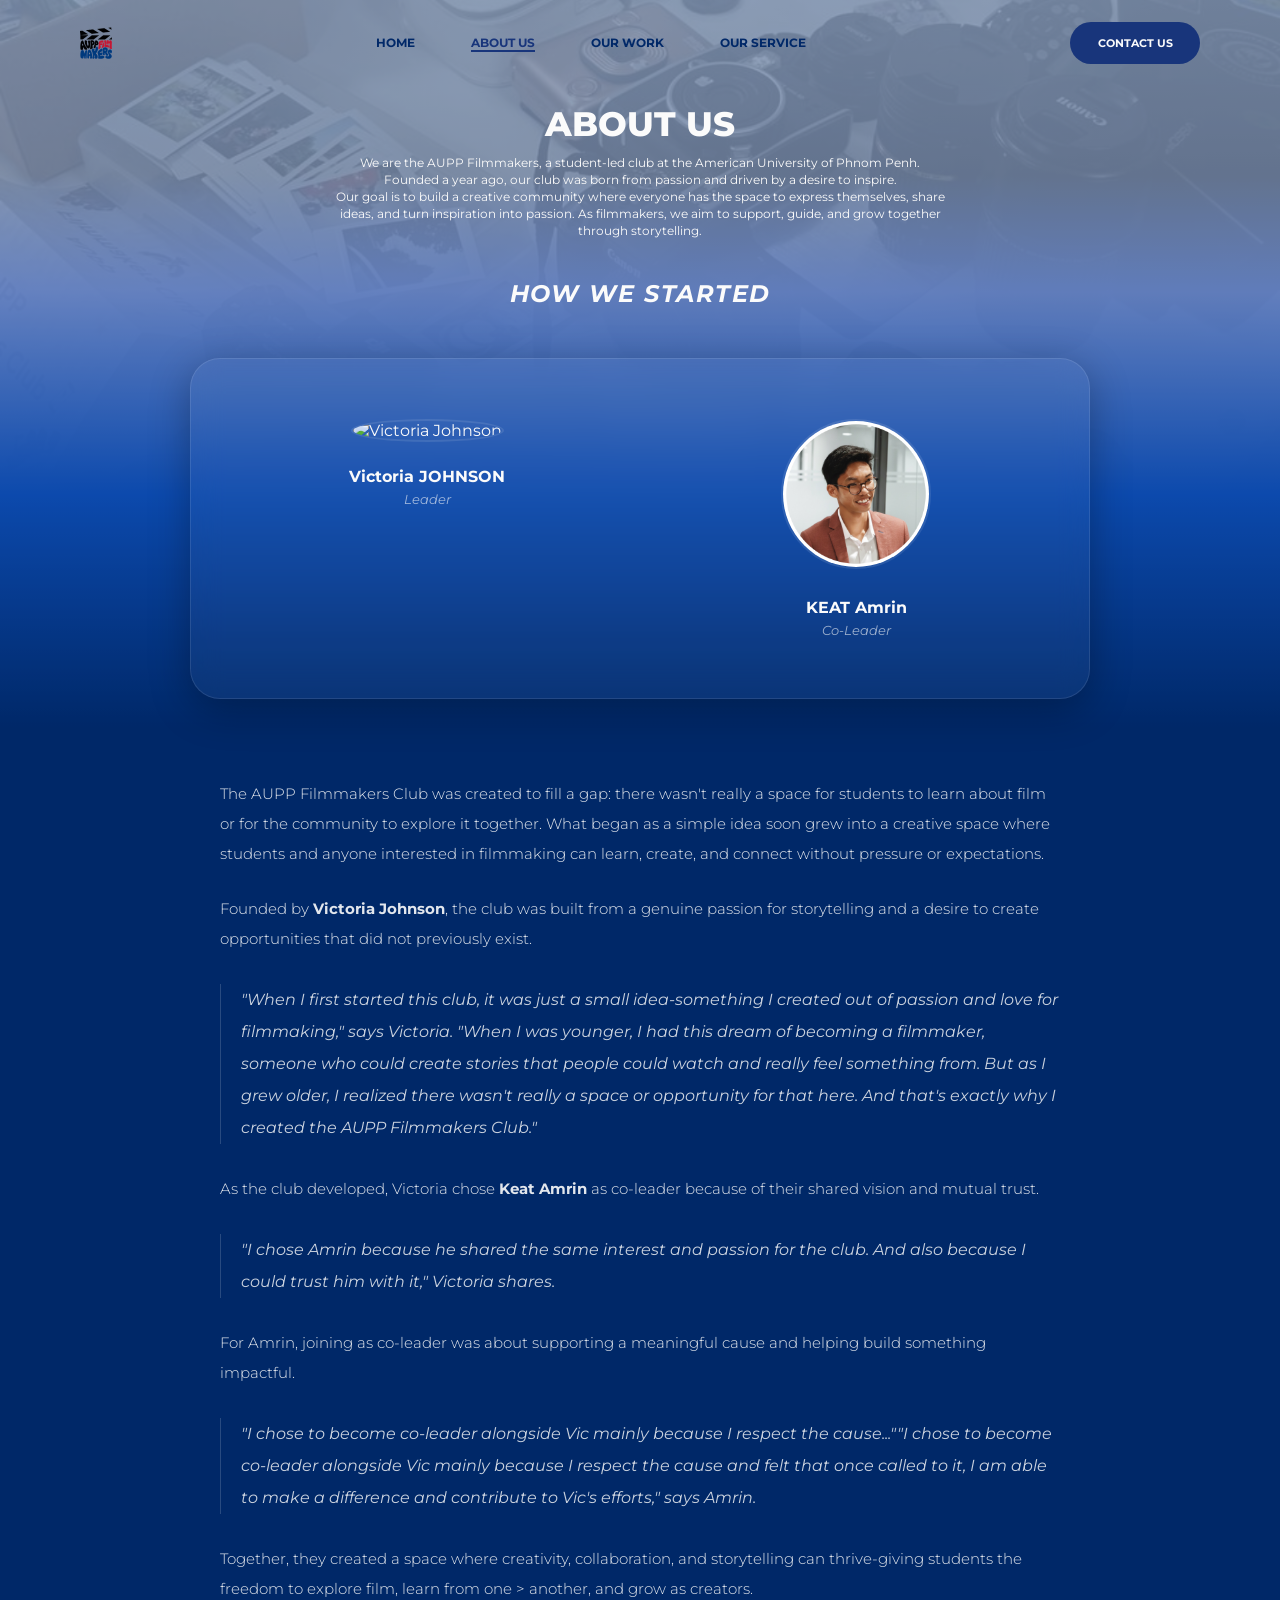
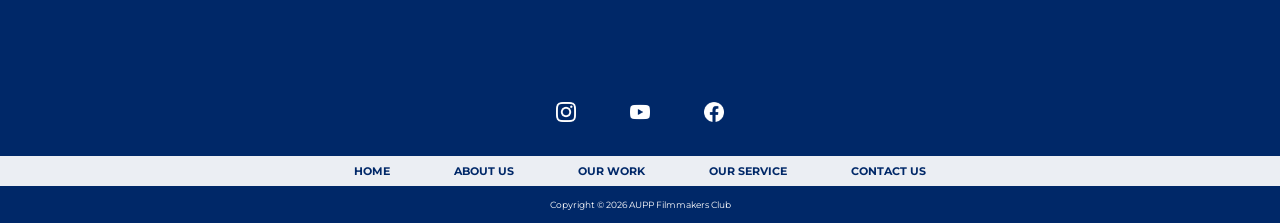
==== about-us.html @ 8dc03709 "Add files via upload" ====
<!DOCTYPE html>
<html lang="en">
<head>
  <meta charset="UTF-8">
  <meta name="viewport" content="width=device-width, initial-scale=1.0">
  <title>About Us | AUPP Filmmakers</title>

  <link href="https://fonts.googleapis.com/css2?family=Montserrat:wght@300;400;600;700&display=swap" rel="stylesheet">

  <link rel="stylesheet" href="https://cdnjs.cloudflare.com/ajax/libs/font-awesome/6.5.0/css/all.min.css">

  <link rel="stylesheet" href="/css/about-us.css">
</head>
<body>
  <section class="about-us-page">
    <div class="about-us-background"></div>

      <header class="navbar">
          <div class="logo-container">
            <img src="/media/Nav_Footer/logo.png" alt="Filmmakers Logo" class="filmmakers-logo" />
          </div>
          <input type="checkbox" id="nav-toggle" class="nav-toggle" />
          <label for="nav-toggle" class="nav-toggle-label">
            <i class="fa-solid fa-bars hamburger-icon" aria-hidden="true"></i>
            <span class="sr-only">Open navigation menu</span>
          </label>

          <nav class="nav-menu">
                <a href="home.html" class="nav-item-home">HOME</a>
                <a href="about-us.html" class="nav-item-about-us active" aria-current="page">ABOUT US</a>
                <a href="our-work.html" class="nav-item-our-work">OUR WORK</a>
                <a href="our-service.html" class="nav-item-our-service">OUR SERVICE</a>
                <a href="ContactUs.html" class="nav-item-contact-mobile">CONTACT US</a>
          </nav>

          <div class="nav-contact-button">
            <a href="ContactUs.html" class="button-label">CONTACT US</a>
          </div>
      </header>

    <div class="about-us-title">
      <h1>ABOUT US</h1>

      <p>We are the AUPP Filmmakers, a student-led club at the American University of Phnom Penh.</p>
      <p>Founded a year ago, our club was born from passion and driven by a desire to inspire.</p>
      <p>Our goal is to build a creative community where everyone has the space to express themselves, share ideas, and turn inspiration into passion. As filmmakers, we aim to support, guide, and grow together through storytelling.</p>
    </div>

<section class="how">
  <h2>HOW WE STARTED</h2>

  <div class="card">
    <div class="profile">
      <img src="/media/about-us/leader/1.png" alt="Victoria Johnson">
      <h4>Victoria JOHNSON</h4>
      <p>Leader</p>
    </div>

    <div class="profile">
      <img src="/media/about-us/leader/2.png" alt="KEAT Amrin">
      <h4>KEAT Amrin</h4>
      <p>Co-Leader</p>
    </div>
  </div>
</section>

<section class="description">
  <p>
    The AUPP Filmmakers Club was created to fill a gap: there wasn't really a space for students to learn about film or for the community to explore it together.

What began as a simple idea soon grew into a creative space where students and anyone interested in filmmaking can learn, create, and connect without

pressure or expectations.
  </p>

  <p>
    Founded by <strong>Victoria Johnson</strong>, the club was built from a genuine passion for storytelling and a desire to create opportunities that did not previously exist.
  </p>

  <blockquote>
    "When I first started this club, it was just a small idea-something I created out of passion and love for

filmmaking," says Victoria. "When I was younger, I had this dream of becoming a filmmaker, someone who

could create stories that people could watch and really feel something from. But as I grew older, I realized

there wasn't really a space or opportunity for that here. And that's exactly why I created the AUPP Filmmakers

Club."
  </blockquote>

  <p>
    As the club developed, Victoria chose <strong>Keat Amrin </strong>as co-leader because of their shared vision and mutual trust.
  </p>

  <blockquote>
    "I chose Amrin because he shared the same interest and passion for the club. And also because I could trust him

with it," Victoria shares.
  </blockquote>

  <p>
    For Amrin, joining as co-leader was about supporting a meaningful cause and helping build something impactful.
  </p>

  <blockquote>
    "I chose to become co-leader alongside Vic mainly because I respect the cause...""I chose to become co-leader alongside Vic mainly because I respect the cause and felt that once called to it, I am

able to make a difference and contribute to Vic's efforts," says Amrin.</blockquote>

  <p>
    Together, they created a space where creativity, collaboration, and storytelling can thrive-giving students the freedom to explore film, learn from one
>
another, and grow as creators.
  </p>
</section>

<footer class="footer">
        <div class="footer-social">
          <a href="https://www.instagram.com/aupp.filmmakers?utm_source=ig_web_button_share_sheet&igsh=ZDNlZDc0MzIxNw==" class="footer-social-link">
            <img src="/media/Nav_Footer/IG.png" alt="Instagram Icon" />
          </a>
          <a href="https://www.youtube.com/@auppfilmmakersofficial" class="footer-social-link">
            <img src="/media/Nav_Footer/YT.png" alt="YouTube Icon" />
          </a>
          <a href="https://web.facebook.com/profile.php?id=61566840352282" class="footer-social-link">
            <img src="/media/Nav_Footer/FB.png" alt="Facebook Icon" />
          </a>
        </div>

        <div class="footer-menu">
          <a href="home.html">HOME</a>
          <a href="about-us.html">ABOUT US</a>
          <a href="our-work.html">OUR WORK</a>
          <a href="our-service.html">OUR SERVICE</a>
          <a href="ContactUs.html">CONTACT US</a>
        </div>

        <p class="footer-copyright">Copyright &copy; 2026 AUPP Filmmakers Club</p>
</footer>

</body>
</html>
---- css/about-us.css ----
* {
  margin: 0;
  padding: 0;
  box-sizing: border-box;
}

body {
  font-family: "Montserrat", sans-serif;
  background-color: #002868;
  color: #fbfbfb;
}

a {
  text-decoration: none;
}

.about-us-page {
  position: relative;
  width: 100%;
  max-width: 1447.5px;
  min-height: 1292px;
  margin: 0 auto;
  overflow: hidden;
  background-color: #002868;
}

.about-us-background {
  position: absolute;
  inset: 0;
  height: 40%;
  width: 100%;
  z-index: 0;
  opacity:0.6;
  background-image:
    linear-gradient(to bottom,
      rgba(240, 242, 244, 0.767) 0%,
      hsla(240, 6%, 87%, 0.752) 24%,
      rgba(167, 188, 251, 0.96) 40%,
      rgb(20, 96, 219) 68%,
      #002868 100%),
    url("/media/photography/photograph-background-img.png");
  background-repeat: no-repeat;
  background-position: center top;
  background-size: 100% auto;
}

/* NAVIGATION BAR */
.navbar,
.about-us-title,
.about-us-links,
.footer {
  position: relative;
  z-index: 5;
}

/* Navbar */
.navbar {
  position: relative;
  z-index: 50;
  width: min(100% - 120px, 1120px);
  margin: 0 auto;
  padding-top: 22px;
  display: flex;
  align-items: center;
  justify-content: space-between;
}

.logo-container {
  display: flex;
  align-items: center;
  justify-content: center;
}

.filmmakers-logo {
  width: 32px;
  height: auto;
  display: block;
  object-fit: contain;
}

.nav-menu {
  display: flex;
  align-items: center;
  gap: 56px;
}

.nav-toggle,
.nav-toggle-label,
.nav-item-contact-mobile {
  display: none;
}

.hamburger-icon {
  display: block;
  font-size: 24px;
  line-height: 1;
  color: #002868;
}

.sr-only {
  position: absolute;
  width: 1px;
  height: 1px;
  padding: 0;
  margin: -1px;
  overflow: hidden;
  clip: rect(0, 0, 0, 0);
  white-space: nowrap;
  border: 0;
}

.nav-item-home,
.nav-item-about-us,
.nav-item-our-work,
.nav-item-our-service {
  font-size: 12px;
  font-weight: 700;
  line-height: 1;
  color: #002868;
  text-transform: uppercase;
  transition: all 0.5s ease;
}

.nav-menu a.active {
  color: #18357b;
  text-decoration: underline;
  text-decoration-thickness: 2px;
  text-underline-offset: 0.28em;
}

.nav-contact-button.active {
  background: #0f255c;
}

.nav-item-home:hover,
.nav-item-about-us:hover,
.nav-item-our-work:hover,
.nav-item-our-service:hover,
.nav-contact-button:hover {
  transform: scale(1.08); /* zoom in a bit */
  color: lightblue
}

.nav-contact-button {
  min-width: 130px;
  height: 42px;
  padding: 0 22px;
  display: flex;
  align-items: center;
  justify-content: center;
  background: #18357b;
  border-radius: 999px;
  transition: all 0.5s ease;
}

.nav-contact-button:active {
  background: #2a4d98;
}

.button-label {
  font-size: 11px;
  font-weight: 700;
  line-height: 1;
  color: #fbfbfb;
  text-transform: uppercase;
}


/* HERO SECTION */
.about-us-title {
  max-width: 760px;
  margin: 42px auto 0;
  padding: 0 20px;
  text-align: center;
}

.about-us-title h1 {
  margin-bottom: 12px;
  font-size: 34px;
  font-weight: 800;
  line-height: 1.1;
  color: #fbfbfb;
}

.about-us-title p {
  max-width: 620px;
  margin: 0 auto;
  font-size: 12px;
  font-weight: 400;
  line-height: 1.4;
  color: #fbfbfb;
}

/* HOW WE STARTED SECTION */
.how {
  position: relative;
  z-index: 7;
  text-align: center;
  padding: 40px 20px;
}

.how h2 {
  font-size: 24px;
  font-style: italic;
  margin-bottom: 50px;
  letter-spacing: 1.5px;
}

/* THE GLASSMOPRHISM CARD */
.card {
  max-width: 900px;
  margin: auto;
  padding: 60px 20px;
  border-radius: 30px;
  background: rgba(255, 255, 255, 0.04); 
  backdrop-filter: blur(15px);
  -webkit-backdrop-filter: blur(15px);
  border: 1px solid rgba(255, 255, 255, 0.1);
  display: flex;
  justify-content: space-around;
  box-shadow: 0 10px 40px rgba(0, 0, 0, 0.3);
}

.profile {
  text-align: center;
}

.profile img {
  width: 150px;
  height: 150px;
  border-radius: 50%;
  object-fit: cover;
  margin-bottom: 25px;
  border: 2px solid rgba(255, 255, 255, 0.1);
}

.profile h4 {
  position: relative;
  z-index: 7;
  font-size: 16px;
  font-weight: 700;
  margin-bottom: 5px;
}

.profile p {
  font-size: 13px;
  font-style: italic;
  opacity: 0.6;
}

/* DESCRIPTION SECTION */
.description {
  max-width: 900px;
  margin: 40px auto;
  padding: 0 30px;
  text-align: left; }
.description p {
  font-size: 15px;
  line-height: 2;
  margin-bottom: 25px;
  font-weight: 300;
  opacity: 0.9;
}

blockquote {
  font-style: italic;
  opacity: 0.8;
  margin: 30px 0;
  padding-left: 20px;
  border-left: 1px solid rgba(255,255,255,0.2);
  line-height: 2;
}


.footer {
  width: 100%;
  margin-top: 88px;
  padding-bottom: 14px;
}

.footer-social {
  display: flex;
  align-items: center;
  justify-content: center;
  gap: 34px;
  margin-bottom: 24px;
}

.footer-social-link {
  display: inline-flex;
  align-items: center;
  justify-content: center;
  width: 40px;
  height: 40px;
  border-radius: 999px;
  transition: background-color 0.5s ease, transform 0.5s ease;
}

.footer-social-link:hover {
  background: #355486;
}

.footer-social-link img {
  width: 20px;
  height: 20px;
  object-fit: contain;
  display: block;
  transition: transform 0.5s ease;
}

.footer-social-link:hover img {
  transform: scale(1.05);
}

.footer-menu {
  display: flex;
  align-items: center;
  justify-content: center;
  gap: 64px;
  flex-wrap: wrap;
  padding: 8px 24px;
  background: rgba(255, 255, 255, 0.92);
  margin-bottom: 14px;
}

.footer-menu a {
  font-size: 11px;
  font-weight: 700;
  color: #002868;
  text-transform: uppercase;
  transition: all 0.5s ease;
}

.footer-menu a:hover {
  color: lightblue;
}

.footer-copyright {
  text-align: center;
  font-size: 9px;
  font-weight: 400;
  line-height: 1;
  color: #ffffff;
}

@media (max-width: 900px) {
  .how h2 {
    font-size: 20px;
  }
  .profile h4 {
    font-size: 12px;
  }
  .profile p {
    font-size: 10px;
  }
  .profile img {
    width: 140px;
    height: 140px;
  }
  .navbar {
    height: 60px;
    padding: 0 12px;
  }
  .filmmakers-logo {
    width: 20px;
  }
  .nav-menu {
    gap: auto;
  }
  .nav-item-home,
  .nav-item-about-us,
  .nav-item-our-work,
  .nav-item-our-service,
  .nav-contact-button {
    font-size: 8px;
  }
  .card {
    padding: 40px 20px;
  }

  .description {
    padding: 0 20px;
  }
  .description p {
    font-size: 10px;
  }
  blockquote {
    font-size: 10px;
    padding-left: 12px;
    margin: 20px 0;
  }
  .footer {
    margin-top: 18px;
  }
  .footer-social {
    gap: 10px;
    margin-bottom: 12px;
  } 
  .footer-social-link img {
    width: 12px;
    height: 12px;
  }
  .footer-menu {
    gap: 10px;
    padding: 3px 8px 0;
    margin-bottom: 12px;
  }
  .footer-menu a {
    font-size: 8px;
    margin-bottom: 3px;
  }
  .footer-copyright {
    font-size: 8px;
    margin-bottom: 6px;
  }

  
}

@media (max-width: 700px) {
  .navbar {
    height: 60px;
    padding: 0 12px;
  }

  .filmmakers-logo {
    width: 20px;
  }

  .nav-menu {
    gap: 10px;
  }

  .nav-item-home,
  .nav-item-about-us,
  .nav-item-our-work,
  .nav-item-our-service {
    font-size: 5.5px;
  }

  .nav-contact-button {
    min-width: 52px;
    height: 18px;
    padding: 0 8px;
    border-radius: 20px;
  }

  .button-label {
    font-size: 4.5px;
  }

  .about-us-title {
    margin-top: 14px;
  }

  .about-us-title h1 {
    font-size: 22px;
    margin-bottom: 6px;
  }

  .about-us-title p {
    font-size: 8px;
  }

  .footer {
    margin-top: 18px;
  }

  .footer-social {
    gap: 10px;
    margin-bottom: 4px;
  }

  .footer-social-link img {
    width: 9px;
    height: 9px;
  }

  .footer-menu {
    gap: 10px;
    padding: 3px 8px 0;
    margin-bottom: 6px;
  }

  .footer-menu a {
    font-size: 4.5px;
    margin-bottom: 3px;
  }

  .footer-copyright {
    font-size: 4.5px;
    margin-bottom: 6px;
  }

  .how h2 {
    font-size: 16px;
  }

  .profile h4 {
    font-size: 8px;
  }

  .profile p {
    font-size: 6px;
  }
  .profile img {
    width: 120px;
    height: 120px;
  }
  .card {
    padding: 40px 20px;
  }
  .description {
    padding: 0 20px;
  } 
  .description p {
    font-size: 10px;
  }
  blockquote {
    font-size: 10px;
    padding-left: 12px;
    margin: 20px 0;
  }
}

@media (max-width: 768px) {
  .nav-toggle-label {
    display: inline-flex;
    align-items: center;
    justify-content: center;
    margin-left: auto;
    cursor: pointer;
  }

  .nav-menu {
    display: none;
    position: absolute;
    top: calc(100% + 8px);
    right: 0;
    width: min(220px, calc(100vw - 24px));
    padding: 16px;
    border-radius: 16px;
    background: rgba(24, 53, 123, 0.96);
    box-shadow: 0 16px 36px rgba(0, 0, 0, 0.35);
    flex-direction: column;
    align-items: flex-start;
    gap: 14px;
    z-index: 25;
  }

  .nav-toggle:checked ~ .nav-menu {
    display: flex;
  }

  .nav-menu .nav-item-contact-mobile {
    display: inline-flex;
  }

  .nav-menu a {
    color: #fbfbfb;
    font-size: 12px;
    font-weight: 700;
  }

  .nav-menu a.active {
    color: #ffffff;
    background: rgba(255, 255, 255, 0.16);
    border-radius: 999px;
    padding: 6px 12px;
    text-decoration: none;
  }

  .nav-contact-button {
    display: none;
  }

  .navbar {
    width: calc(100% - 24px);
    padding-top: 16px;
    height: auto;
  }

  .filmmakers-logo {
    width: 24px;
  }

  .nav-menu {
    gap: 14px;
  }

  .nav-item-home,
  .nav-item-about-us,
  .nav-item-our-work,
  .nav-item-our-service {
    font-size: 8px;
  }

  .nav-contact-button {
    min-width: 86px;
    height: 30px;
    padding: 0 14px;
  }

  .button-label {
    font-size: 7px;
  }

  .about-us-title {
    margin-top: 24px;
    padding: 0 12px;
  }

  .about-us-title h1 {
    font-size: 24px;
  }

  .about-us-title p,
  .description p,
  blockquote {
    font-size: 10px;
  }

  .how {
    padding: 24px 12px;
  }

  .how h2 {
    font-size: 18px;
    margin-bottom: 24px;
  }

  .card {
    flex-direction: column;
    gap: 20px;
    max-width: calc(100% - 24px);
    padding: 24px 16px;
    border-radius: 18px;
  }

  .profile img {
    width: 96px;
    height: 96px;
    margin-bottom: 12px;
  }

  .profile h4 {
    font-size: 12px;
  }

  .profile p {
    font-size: 9px;
  }

  .description {
    padding: 0 16px;
  }

  .footer-social-link {
    width: 32px;
    height: 32px;
  }

  .footer-social-link img {
    width: 14px;
    height: 14px;
  }

  .footer-menu {
    gap: 14px;
    padding: 6px 12px;
  }

  .footer-menu a {
    font-size: 7px;
  }

  .footer-copyright {
    font-size: 6px;
  }
}
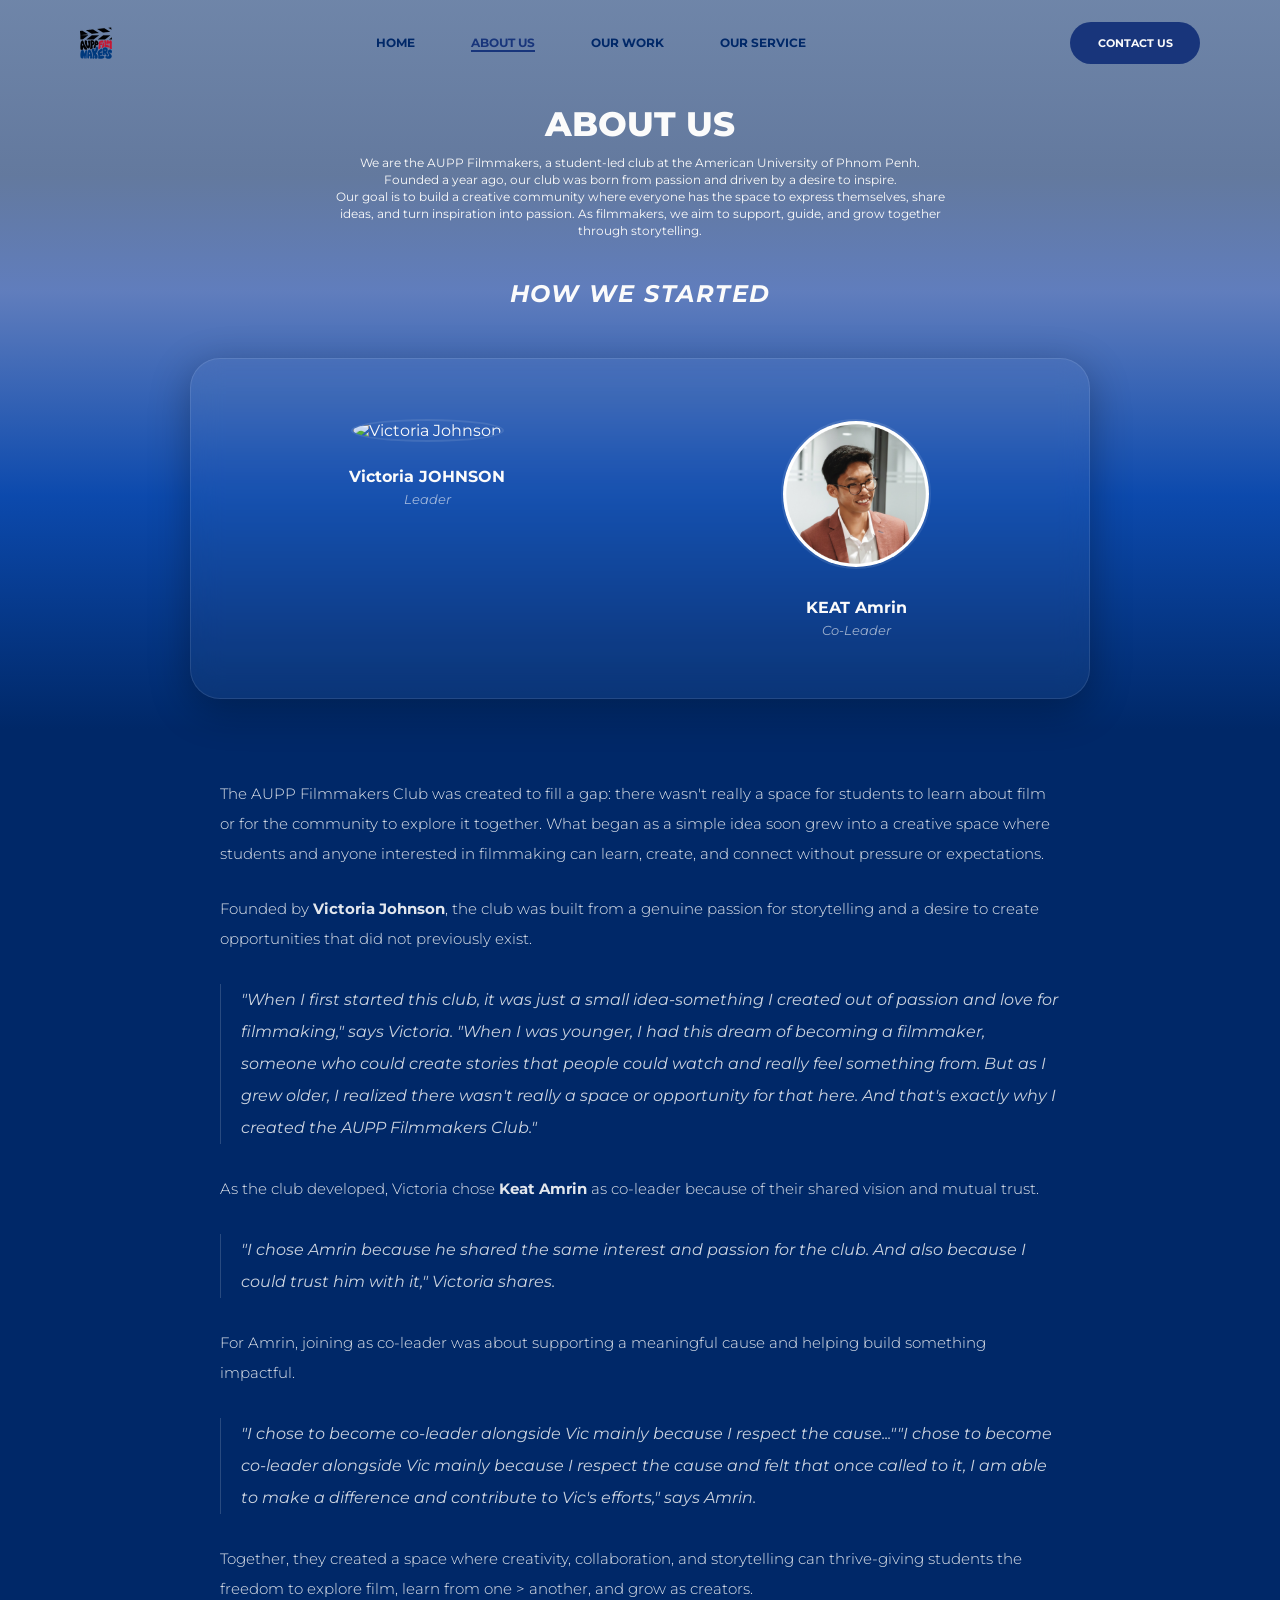
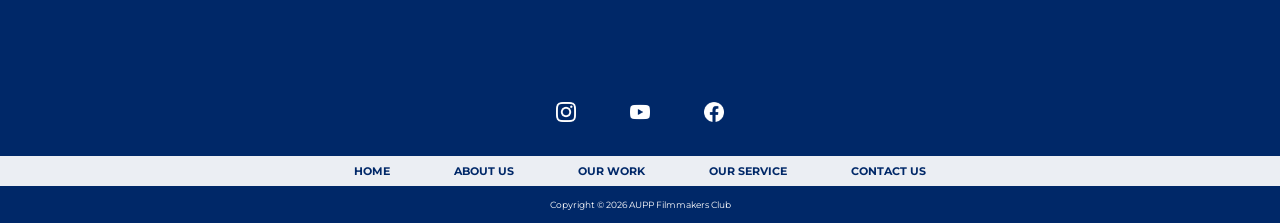
==== commit ffecada2: "Fix GitHub Pages asset paths by using relative URLs Agent-Logs-Url: https://github.com/PoeungKimsan/" ====
--- a/about-us.html
+++ b/about-us.html
@@ -9,7 +9,7 @@
 
   <link rel="stylesheet" href="https://cdnjs.cloudflare.com/ajax/libs/font-awesome/6.5.0/css/all.min.css">
 
-  <link rel="stylesheet" href="/css/about-us.css">
+  <link rel="stylesheet" href="./css/about-us.css">
 </head>
 <body>
   <section class="about-us-page">
@@ -17,7 +17,7 @@
 
       <header class="navbar">
           <div class="logo-container">
-            <img src="/media/Nav_Footer/logo.png" alt="Filmmakers Logo" class="filmmakers-logo" />
+            <img src="./media/Nav_Footer/logo.png" alt="Filmmakers Logo" class="filmmakers-logo" />
           </div>
           <input type="checkbox" id="nav-toggle" class="nav-toggle" />
           <label for="nav-toggle" class="nav-toggle-label">
@@ -51,13 +51,13 @@
 
   <div class="card">
     <div class="profile">
-      <img src="/media/about-us/leader/1.png" alt="Victoria Johnson">
+      <img src="./media/about-us/leader/1.png" alt="Victoria Johnson">
       <h4>Victoria JOHNSON</h4>
       <p>Leader</p>
     </div>
 
     <div class="profile">
-      <img src="/media/about-us/leader/2.png" alt="KEAT Amrin">
+      <img src="./media/about-us/leader/2.png" alt="KEAT Amrin">
       <h4>KEAT Amrin</h4>
       <p>Co-Leader</p>
     </div>
@@ -118,13 +118,13 @@
 <footer class="footer">
         <div class="footer-social">
           <a href="https://www.instagram.com/aupp.filmmakers?utm_source=ig_web_button_share_sheet&igsh=ZDNlZDc0MzIxNw==" class="footer-social-link">
-            <img src="/media/Nav_Footer/IG.png" alt="Instagram Icon" />
+            <img src="./media/Nav_Footer/IG.png" alt="Instagram Icon" />
           </a>
           <a href="https://www.youtube.com/@auppfilmmakersofficial" class="footer-social-link">
-            <img src="/media/Nav_Footer/YT.png" alt="YouTube Icon" />
+            <img src="./media/Nav_Footer/YT.png" alt="YouTube Icon" />
           </a>
           <a href="https://web.facebook.com/profile.php?id=61566840352282" class="footer-social-link">
-            <img src="/media/Nav_Footer/FB.png" alt="Facebook Icon" />
+            <img src="./media/Nav_Footer/FB.png" alt="Facebook Icon" />
           </a>
         </div>
 
--- a/css/about-us.css
+++ b/css/about-us.css
@@ -38,7 +38,7 @@
       rgba(167, 188, 251, 0.96) 40%,
       rgb(20, 96, 219) 68%,
       #002868 100%),
-    url("/media/photography/photograph-background-img.png");
+    url("./media/photography/photograph-background-img.png");
   background-repeat: no-repeat;
   background-position: center top;
   background-size: 100% auto;
